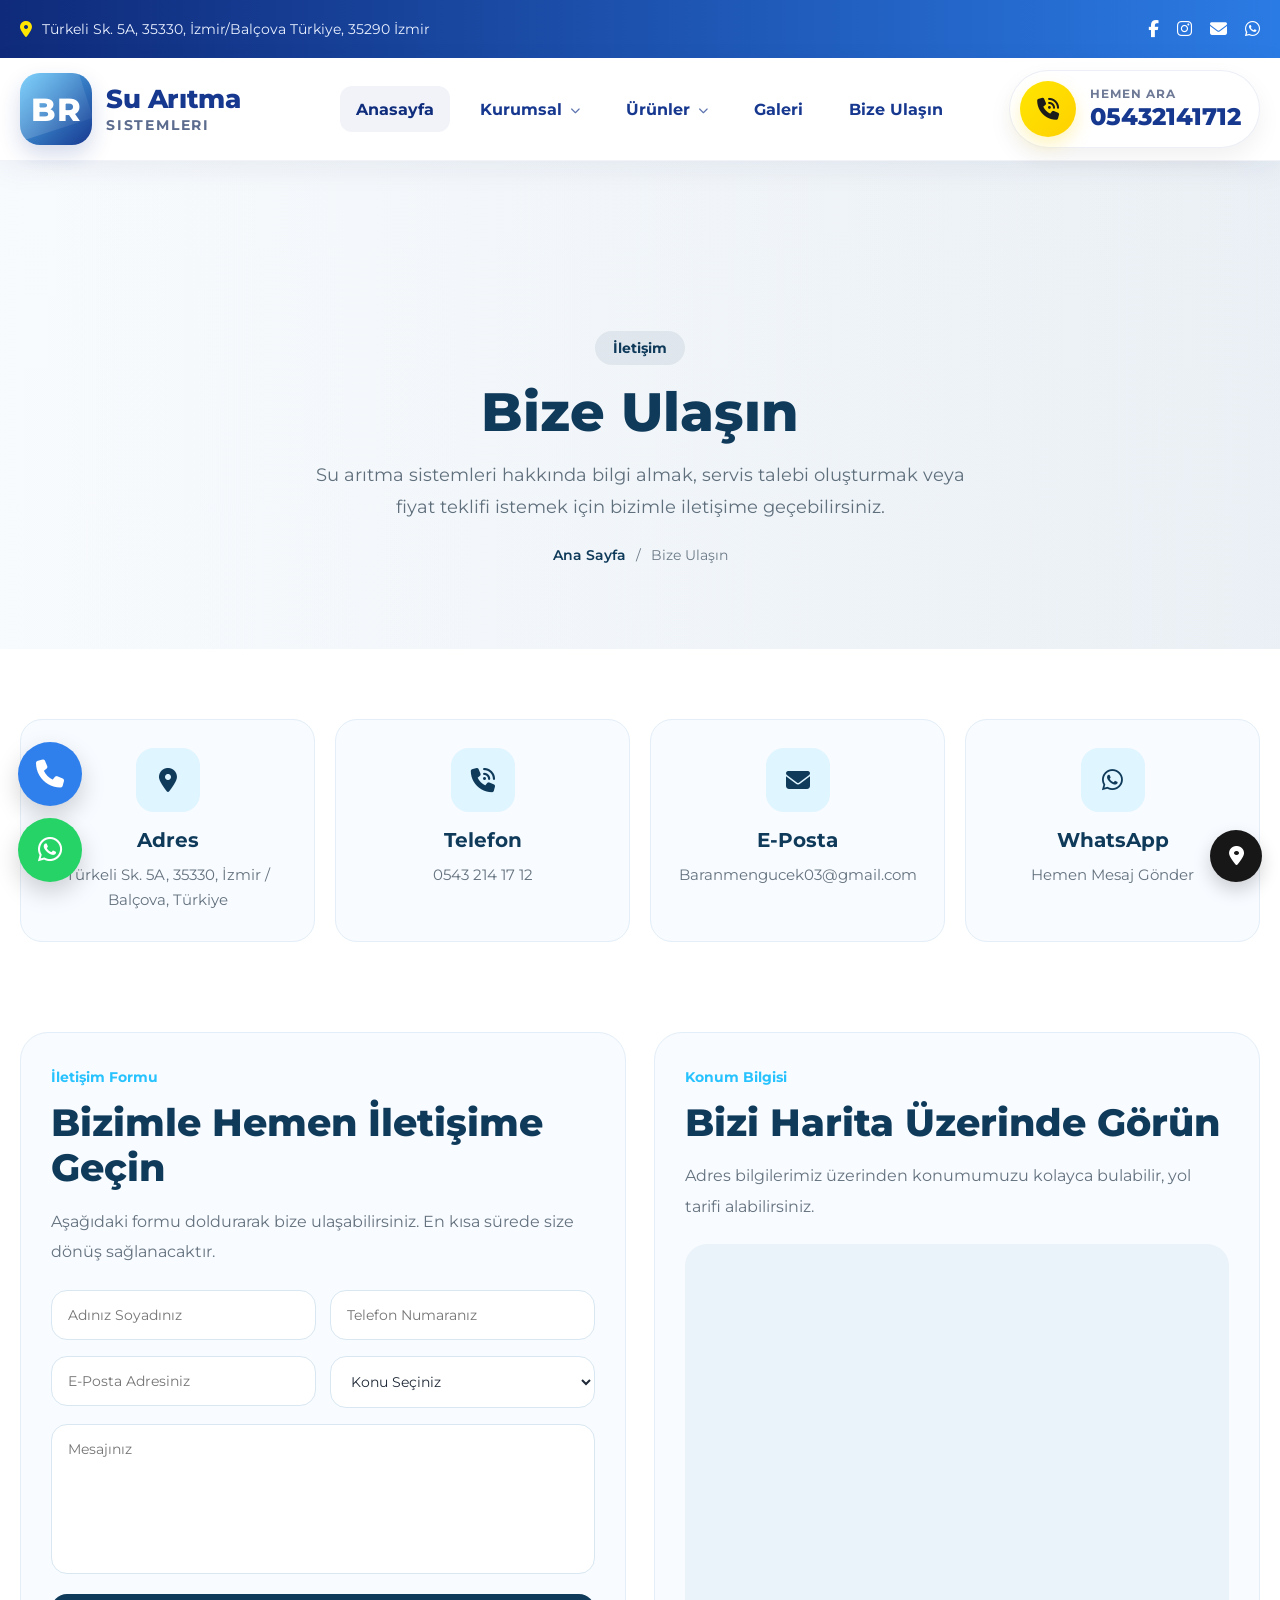
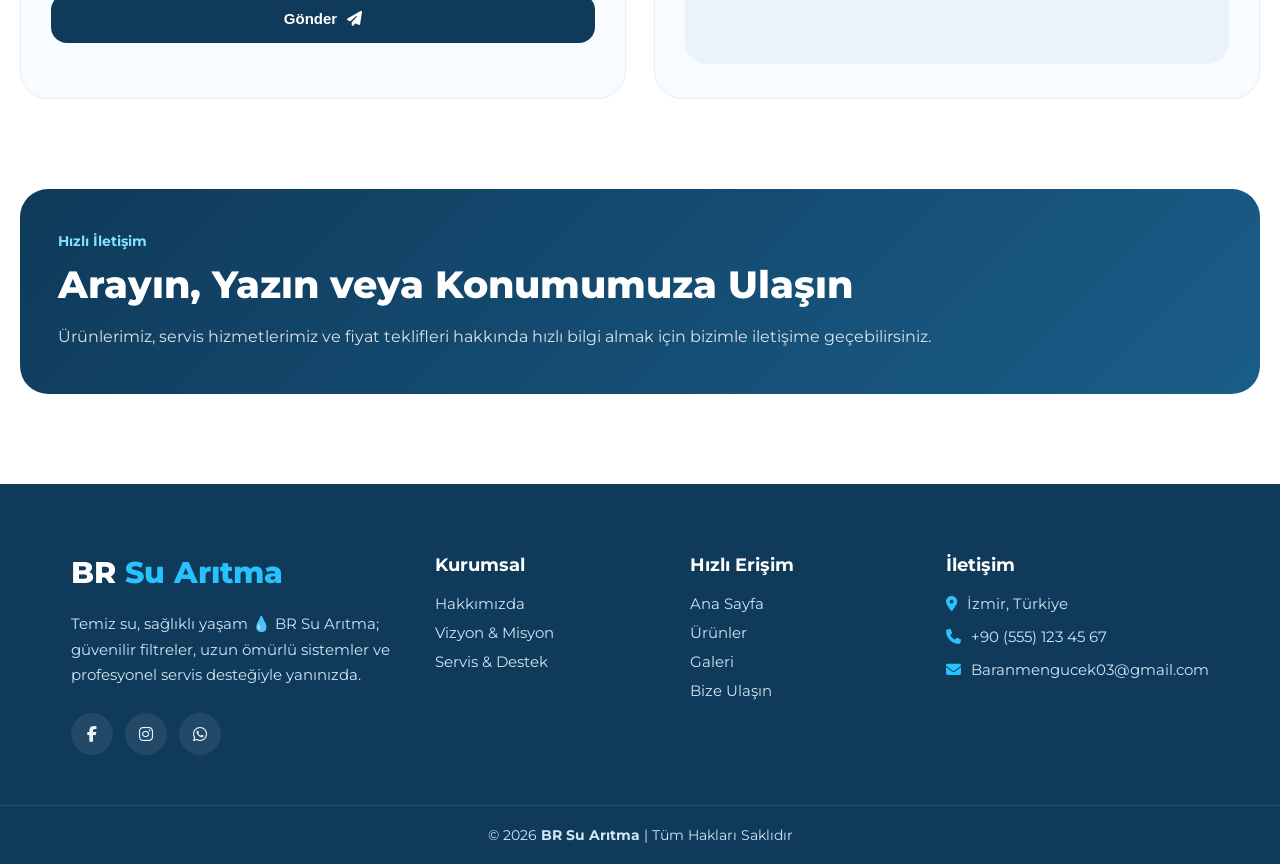
==== bizeulas.html @ a085585f "Add files via upload" ====
﻿<!DOCTYPE html>
<html>
<head>
    <meta charset="utf-8" />
    <title></title>

    <link rel="stylesheet" href="style.css" />
    <link rel="stylesheet" href="footer.css" />

    <link rel="stylesheet"
          href="https://cdnjs.cloudflare.com/ajax/libs/font-awesome/6.5.2/css/all.min.css" />

    <!-- Google Font -->
    <link rel="preconnect" href="https://fonts.googleapis.com">
    <link rel="preconnect" href="https://fonts.gstatic.com" crossorigin>
    <link href="https://fonts.googleapis.com/css2?family=Montserrat:wght@400;500;600;700;800&display=swap" rel="stylesheet">
    <link rel="stylesheet" href="https://cdnjs.cloudflare.com/ajax/libs/font-awesome/6.5.2/css/all.min.css">
    <link rel="stylesheet" href="https://cdnjs.cloudflare.com/ajax/libs/font-awesome/6.5.2/css/all.min.css">
    <meta name="viewport" content="width=device-width, initial-scale=1.0">

    <title>Bize Ulaşın | BR Su Arıtma İzmir</title>
    <meta name="description" content="BR Su Arıtma iletişim sayfası. Su arıtma cihazları, servis, bakım ve fiyat teklifi için bizimle iletişime geçin.">
    <meta name="keywords" content="br su arıtma iletişim, izmir su arıtma, su arıtma servis telefonu, su arıtma fiyat teklifi, balçova su arıtma">
    <meta name="author" content="BR Su Arıtma">
    <meta name="robots" content="index, follow">

    <style>
        /* CONTACT PAGE */
        .contact-hero {
            padding: 170px 0 85px;
            position: relative;
            overflow: hidden;
            background: linear-gradient(rgba(245, 249, 253, 0.9), rgba(245, 249, 253, 0.92)), url("image/su5.jpg") center center / cover no-repeat;
        }

            .contact-hero::before {
                content: "";
                position: absolute;
                inset: 0;
                background: linear-gradient(90deg, rgba(255,255,255,0.2), rgba(15,58,90,0.05));
                z-index: 1;
            }

        .contact-hero-container {
            position: relative;
            z-index: 2;
        }

        .contact-hero-content {
            max-width: 760px;
            margin: 0 auto;
            text-align: center;
        }

        .contact-badge {
            display: inline-block;
            padding: 8px 18px;
            border-radius: 999px;
            background: rgba(15, 58, 90, 0.08);
            color: #0f3a5a;
            font-size: 14px;
            font-weight: 700;
            margin-bottom: 16px;
        }

        .contact-hero-content h1 {
            font-size: 54px;
            line-height: 1.15;
            color: #0f3a5a;
            margin-bottom: 16px;
            font-weight: 800;
        }

        .contact-hero-content p {
            font-size: 18px;
            line-height: 1.8;
            color: #5f6f7c;
            margin: 0 auto 22px;
            max-width: 680px;
        }

        .contact-breadcrumb {
            display: flex;
            justify-content: center;
            align-items: center;
            gap: 10px;
            flex-wrap: wrap;
            font-size: 14px;
            color: #6c7a87;
        }

            .contact-breadcrumb a {
                text-decoration: none;
                color: #0f3a5a;
                font-weight: 600;
            }

        .contact-info-section {
            padding: 70px 0 30px;
            background: #ffffff;
        }

        .contact-info-grid {
            display: grid;
            grid-template-columns: repeat(4, 1fr);
            gap: 20px;
        }

        .contact-info-card {
            background: #f8fbff;
            border: 1px solid #e3eef8;
            border-radius: 22px;
            padding: 28px 22px;
            text-align: center;
            transition: 0.3s ease;
        }

            .contact-info-card:hover {
                transform: translateY(-4px);
                box-shadow: 0 12px 28px rgba(15, 58, 90, 0.07);
            }

        .contact-info-icon {
            width: 64px;
            height: 64px;
            border-radius: 18px;
            background: rgba(40, 195, 255, 0.12);
            color: #0f3a5a;
            display: inline-flex;
            align-items: center;
            justify-content: center;
            font-size: 24px;
            margin-bottom: 16px;
        }

        .contact-info-card h3 {
            font-size: 20px;
            color: #0f3a5a;
            margin-bottom: 10px;
            font-weight: 700;
        }

        .contact-info-card p,
        .contact-info-card a {
            font-size: 15px;
            line-height: 1.7;
            color: #64727f;
            text-decoration: none;
        }

        .contact-main-section {
            padding: 60px 0 90px;
            background: #ffffff;
        }

        .contact-main-grid {
            display: grid;
            grid-template-columns: 1fr 1fr;
            gap: 28px;
            align-items: start;
        }

        .contact-form-box,
        .contact-map-box {
            background: #f8fbff;
            border: 1px solid #e3eef8;
            border-radius: 28px;
            padding: 34px 30px;
        }
        .contact-form-box {
            min-height: 667px !important;
        }

        .contact-mini-title {
            display: inline-block;
            font-size: 14px;
            font-weight: 700;
            color: #28c3ff;
            margin-bottom: 14px;
        }

        .contact-form-box h2,
        .contact-map-box h2,
        .contact-cta-text h2 {
            font-size: 38px;
            line-height: 1.2;
            color: #0f3a5a;
            margin-bottom: 16px;
            font-weight: 800;
        }

        .contact-form-box p,
        .contact-map-box p,
        .contact-cta-text p {
            font-size: 16px;
            line-height: 1.9;
            color: #64727f;
            margin-bottom: 22px;
        }

        .contact-form {
            display: flex;
            flex-direction: column;
            gap: 16px;
        }

        .contact-form-row {
            display: grid;
            grid-template-columns: 1fr 1fr;
            gap: 14px;
        }

        .contact-form-group input,
        .contact-form-group select,
        .contact-form-group textarea {
            width: 100%;
            border: 1px solid #d8e7f2;
            outline: none;
            border-radius: 16px;
            padding: 15px 16px;
            background: #ffffff;
            font-size: 14px;
            color: #1f2937;
            font-family: inherit;
        }

        .contact-form-group textarea {
            resize: none;
            min-height: 150px;
        }

        .contact-submit-btn {
            border: none;
            border-radius: 16px;
            padding: 16px 18px;
            background: #0f3a5a;
            color: #ffffff;
            font-size: 15px;
            font-weight: 700;
            display: inline-flex;
            align-items: center;
            justify-content: center;
            gap: 10px;
            cursor: pointer;
            transition: 0.3s ease;
        }

            .contact-submit-btn:hover {
                background: #1a5d89;
                transform: translateY(-2px);
            }

        .contact-map-frame {
            width: 100%;
            height: 420px;
            border-radius: 22px;
            overflow: hidden;
            background: #eaf3f9;
        }

        .contact-cta-section {
            padding: 0 0 90px;
            background: #ffffff;
        }

        .contact-cta-box {
            background: linear-gradient(135deg, #0f3a5a 0%, #1a5d89 100%);
            border-radius: 28px;
            padding: 42px 38px;
            display: flex;
            align-items: center;
            justify-content: space-between;
            gap: 24px;
        }

        .contact-cta-text span {
            display: inline-block;
            font-size: 14px;
            font-weight: 700;
            color: #82e1ff;
            margin-bottom: 12px;
        }

        .contact-cta-text h2 {
            color: #ffffff;
            margin-bottom: 14px;
        }

        .contact-cta-text p {
            color: rgba(255,255,255,0.85);
            margin: 0;
        }

        .contact-cta-buttons {
            display: flex;
            gap: 14px;
            flex-shrink: 0;
        }

        .contact-cta-btn {
            text-decoration: none;
            border-radius: 16px;
            padding: 16px 22px;
            font-size: 15px;
            font-weight: 700;
            display: inline-flex;
            align-items: center;
            justify-content: center;
            gap: 10px;
            transition: 0.3s ease;
        }

        @media (max-width: 1200px) {
            .contact-info-grid {
                grid-template-columns: 1fr 1fr;
            }
        }

        @media (max-width: 992px) {
            .contact-hero {
                padding: 150px 0 70px;
            }

            .contact-hero-content h1 {
                font-size: 42px;
            }

            .contact-main-grid {
                grid-template-columns: 1fr;
            }

            .contact-cta-box {
                flex-direction: column;
                align-items: flex-start;
            }
        }

        @media (max-width: 768px) {
            .contact-hero {
                padding: 130px 0 55px;
            }

            .contact-badge,
            .contact-mini-title,
            .contact-cta-text span {
                font-size: 12px;
                padding: 7px 14px;
            }

            .contact-hero-content h1 {
                font-size: 32px;
            }

            .contact-hero-content p,
            .contact-form-box p,
            .contact-map-box p,
            .contact-cta-text p {
                font-size: 14px;
                line-height: 1.8;
            }

            .contact-info-section {
                padding: 55px 0 25px;
            }

            .contact-info-grid {
                grid-template-columns: 1fr;
            }

            .contact-main-section,
            .contact-cta-section {
                padding-bottom: 55px;
            }

            .contact-form-box,
            .contact-map-box {
                padding: 24px 18px;
                border-radius: 22px;
            }

                .contact-form-box h2,
                .contact-map-box h2,
                .contact-cta-text h2 {
                    font-size: 28px;
                }

            .contact-form-row {
                grid-template-columns: 1fr;
            }

            .contact-map-frame {
                height: 300px;
            }

            .contact-cta-box {
                padding: 28px 20px;
                border-radius: 22px;
            }

            .contact-cta-buttons {
                width: 100%;
                flex-direction: column;
            }

            .contact-cta-btn {
                width: 100%;
                padding: 14px 16px;
                font-size: 14px;
            }
        }

        @media (max-width: 480px) {
            .contact-hero-content h1 {
                font-size: 27px;
            }

            .contact-form-box h2,
            .contact-map-box h2,
            .contact-cta-text h2 {
                font-size: 23px;
            }

            .contact-hero-content p,
            .contact-form-box p,
            .contact-map-box p,
            .contact-cta-text p {
                font-size: 13.5px;
            }
        }
    </style>
</head>
<body>


    <!-- TOPBAR -->
    <div class="topbar">
        <div class="container topbar-container">
            <div class="topbar-left">
                <i class="fa-solid fa-location-dot"></i>

                <div class="topbar-marquee">
                    <div class="topbar-marquee-track">
                        <span>Türkeli Sk. 5A, 35330, İzmir/Balçova Türkiye, 35290 İzmir</span>
                    </div>
                </div>
            </div>

            <div class="topbar-right">

                <!-- Facebook -->
                <a href="https://www.facebook.com/104635771230108/" target="_blank">
                    <i class="fa-brands fa-facebook-f"></i>
                </a>

                <!-- Instagram -->
                <a href="https://www.instagram.com/br_su_artma_sistemleri" target="_blank">
                    <i class="fa-brands fa-instagram"></i>
                </a>

                <!-- Gmail -->
                <a href="mailto:Baranmengucek03@gmail.com">
                    <i class="fa-solid fa-envelope"></i>
                </a>

                <!-- WhatsApp -->
                <a href="https://wa.me/905432141712?text=Merhaba%20su%20arıtma%20sistemleri%20hakkında%20bilgi%20almak%20istiyorum" target="_blank">
                    <i class="fa-brands fa-whatsapp"></i>
                </a>

            </div>
        </div>
    </div>
    <!-- HEADER -->
    <header class="header">
        <div class="container header-container">

            <a href="#" class="logo">
                <div class="logo-icon">BR</div>

                <div class="logo-text">
                    <h2>Su Arıtma</h2>
                    <span>Sistemleri</span>
                </div>
            </a>

            <nav class="navbar" id="navbar">
                <a href="index.html" class="active">Anasayfa</a>

                <div class="dropdown">
                    <a href="#" class="dropdown-toggle">Kurumsal</a>
                    <div class="dropdown-menu">
                        <a href="hakkimizda.html">Hakkımızda</a>
                        <a href="vizyon.html">Vizyon & Misyon</a>
                        <a href="servis.html">Servis & Destek</a>
                    </div>
                </div>

                <div class="dropdown">
                    <a href="#" class="dropdown-toggle">Ürünler</a>
                    <div class="dropdown-menu">
                        <a href="evtipi.html">Ev Tipi Arıtma</a>
                        <a href="sanayitipi.html">Sanayi Tipi Arıtma</a>
                        <a href="yedekparca.html">Yedek Parçalar</a>

                    </div>
                </div>
                <a href="galeri.html">Galeri</a>
                <a href="bizeulas.html">Bize Ulaşın</a>
            </nav>

            <a href="tel:05432141712" class="header-phone">
                <span class="phone-icon">
                    <i class="fa-solid fa-phone-volume"></i>
                </span>
                <span class="phone-text">
                    <small>Hemen Ara</small>
                    05432141712
                </span>
            </a>

            <button class="menu-toggle" id="menu-toggle" aria-label="Menüyü Aç">
                <i class="fa-solid fa-bars"></i>
            </button>
        </div>
    </header>


    <!-- CONTACT HERO -->
    <section class="contact-hero">
        <div class="container contact-hero-container">
            <div class="contact-hero-content">
                <span class="contact-badge">İletişim</span>
                <h1>Bize Ulaşın</h1>
                <p>
                    Su arıtma sistemleri hakkında bilgi almak, servis talebi oluşturmak
                    veya fiyat teklifi istemek için bizimle iletişime geçebilirsiniz.
                </p>

                <div class="contact-breadcrumb">
                    <a href="index.html">Ana Sayfa</a>
                    <span>/</span>
                    <span>Bize Ulaşın</span>
                </div>
            </div>
        </div>
    </section>

    <!-- CONTACT INFO -->
    <section class="contact-info-section">
        <div class="container">
            <div class="contact-info-grid">

                <div class="contact-info-card">
                    <div class="contact-info-icon">
                        <i class="fa-solid fa-location-dot"></i>
                    </div>
                    <h3>Adres</h3>
                    <p>Türkeli Sk. 5A, 35330, İzmir / Balçova, Türkiye</p>
                </div>

                <div class="contact-info-card">
                    <div class="contact-info-icon">
                        <i class="fa-solid fa-phone-volume"></i>
                    </div>
                    <h3>Telefon</h3>
                    <p><a href="tel:05432141712">0543 214 17 12</a></p>
                </div>

                <div class="contact-info-card">
                    <div class="contact-info-icon">
                        <i class="fa-solid fa-envelope"></i>
                    </div>
                    <h3>E-Posta</h3>
                    <p><a href="mailto:Baranmengucek03@gmail.com">Baranmengucek03@gmail.com</a></p>
                </div>

                <div class="contact-info-card">
                    <div class="contact-info-icon">
                        <i class="fa-brands fa-whatsapp"></i>
                    </div>
                    <h3>WhatsApp</h3>
                    <p>
                        <a href="https://wa.me/905432141712?text=Merhaba%20su%20arıtma%20sistemleri%20hakkında%20bilgi%20almak%20istiyorum" target="_blank">
                            Hemen Mesaj Gönder
                        </a>
                    </p>
                </div>

            </div>
        </div>
    </section>

    <!-- CONTACT FORM + MAP -->
    <section class="contact-main-section">
        <div class="container">
            <div class="contact-main-grid">

                <div class="contact-form-box">
                    <span class="contact-mini-title">İletişim Formu</span>
                    <h2>Bizimle Hemen İletişime Geçin</h2>
                    <p>
                        Aşağıdaki formu doldurarak bize ulaşabilirsiniz. En kısa sürede size dönüş sağlanacaktır.
                    </p>

                    <form class="contact-form">
                        <div class="contact-form-row">
                            <div class="contact-form-group">
                                <input type="text" placeholder="Adınız Soyadınız">
                            </div>
                            <div class="contact-form-group">
                                <input type="tel" placeholder="Telefon Numaranız">
                            </div>
                        </div>

                        <div class="contact-form-row">
                            <div class="contact-form-group">
                                <input type="email" placeholder="E-Posta Adresiniz">
                            </div>
                            <div class="contact-form-group">
                                <select>
                                    <option selected disabled>Konu Seçiniz</option>
                                    <option>Ürün Bilgisi</option>
                                    <option>Servis Talebi</option>
                                    <option>Filtre Değişimi</option>
                                    <option>Fiyat Teklifi</option>
                                </select>
                            </div>
                        </div>

                        <div class="contact-form-group">
                            <textarea rows="6" placeholder="Mesajınız"></textarea>
                        </div>

                        <button type="submit" class="contact-submit-btn">
                            Gönder
                            <i class="fa-solid fa-paper-plane"></i>
                        </button>
                    </form>
                </div>

                <div class="contact-map-box">
                    <span class="contact-mini-title">Konum Bilgisi</span>
                    <h2>Bizi Harita Üzerinde Görün</h2>
                    <p>
                        Adres bilgilerimiz üzerinden konumumuzu kolayca bulabilir, yol tarifi alabilirsiniz.
                    </p>

                    <div class="contact-map-frame">
                        <iframe src="https://www.google.com/maps?q=Türkeli%20Sk.%205A%20Balçova%20İzmir&output=embed"
                                width="100%"
                                height="100%"
                                style="border:0;"
                                allowfullscreen=""
                                loading="lazy"
                                referrerpolicy="no-referrer-when-downgrade">
                        </iframe>
                    </div>
                </div>

            </div>
        </div>
    </section>

    <!-- CONTACT CTA -->
    <section class="contact-cta-section">
        <div class="container">
            <div class="contact-cta-box">
                <div class="contact-cta-text">
                    <span>Hızlı İletişim</span>
                    <h2>Arayın, Yazın veya Konumumuza Ulaşın</h2>
                    <p>
                        Ürünlerimiz, servis hizmetlerimiz ve fiyat teklifleri hakkında hızlı bilgi almak için bizimle iletişime geçebilirsiniz.
                    </p>
                </div>

            
            </div>
        </div>
    </section>




    <!-- FIXED CONTACT BUTTONS -->
    <div class="fixed-contact-left">

        <!-- Telefon -->
        <a href="tel:+905432141712" class="contact-btn phone-btn" aria-label="Telefon">
            <i class="fa-solid fa-phone"></i>
        </a>

        <!-- WhatsApp -->
        <a href="https://wa.me/905432141712?text=Merhaba%20BR%20Su%20Arıtma%20Sistemleri%20hakkında%20bilgi%20almak%20istiyorum."
           target="_blank"
           class="contact-btn whatsapp-btn"
           aria-label="WhatsApp">
            <i class="fa-brands fa-whatsapp"></i>
        </a>

    </div>
    <div class="fixed-contact-right">

        <a href="https://www.google.com/maps?q=Türkeli+Sk+5A+Balçova+İzmir+Türkiye"
           target="_blank"
           class="mini-btn"
           aria-label="Konum">

            <i class="fa-solid fa-location-dot"></i>

        </a>

    </div>




    <footer class="footer">
        <div class="container footer-grid">

            <!-- Logo ve açıklama -->
            <div class="footer-about">
                <div class="footer-logo">
                    BR <span>Su Arıtma</span>
                </div>

                <p>
                    Temiz su, sağlıklı yaşam 💧 BR Su Arıtma; güvenilir filtreler,
                    uzun ömürlü sistemler ve profesyonel servis desteğiyle yanınızda.
                </p>
                <div class="footer-social">

                    <!-- Facebook -->
                    <a href="https://facebook.com/brsuaritma" target="_blank">
                        <i class="fa-brands fa-facebook-f"></i>
                    </a>

                    <!-- Instagram -->
                    <a href="https://instagram.com/brsuaritma" target="_blank">
                        <i class="fa-brands fa-instagram"></i>
                    </a>

                    <!-- WhatsApp -->
                    <a href="https://wa.me/905551234567" target="_blank">
                        <i class="fa-brands fa-whatsapp"></i>
                    </a>

                </div>
            </div>

            <!-- Kurumsal -->
            <div class="footer-links">
                <h3>Kurumsal</h3>
                <ul>
                    <li><a href="#">Hakkımızda</a></li>
                    <li><a href="#">Vizyon & Misyon</a></li>
                    <li><a href="#">Servis & Destek</a></li>


                </ul>
            </div>

            <!-- Hızlı erişim -->
            <div class="footer-links">
                <h3>Hızlı Erişim</h3>
                <ul>
                    <li><a href="#">Ana Sayfa</a></li>
                    <li><a href="#">Ürünler</a></li>
                    <li><a href="#">Galeri</a></li>
                    <li><a href="#">Bize Ulaşın</a></li>

                </ul>
            </div>

            <!-- İletişim -->
            <div class="footer-contact">
                <h3>İletişim</h3>

                <p>
                    <i class="fa-solid fa-location-dot"></i>
                    İzmir, Türkiye
                </p>

                <p>
                    <i class="fa-solid fa-phone"></i>
                    +90 (555) 123 45 67
                </p>

                <p>
                    <i class="fa-solid fa-envelope"></i>
                    Baranmengucek03@gmail.com
                </p>
            </div>

        </div>

        <div class="footer-bottom">
            © 2026 <strong>BR Su Arıtma</strong> | Tüm Hakları Saklıdır
        </div>
    </footer>


    <script>
        const menuToggle = document.getElementById("menu-toggle");
        const navbar = document.getElementById("navbar");
        const dropdownToggles = document.querySelectorAll(".dropdown-toggle");

        menuToggle.addEventListener("click", () => {
            navbar.classList.toggle("active");
        });

        dropdownToggles.forEach(toggle => {
            toggle.addEventListener("click", function (e) {
                if (window.innerWidth <= 992) {
                    e.preventDefault();

                    const parentDropdown = this.parentElement;

                    document.querySelectorAll(".dropdown").forEach(drop => {
                        if (drop !== parentDropdown) {
                            drop.classList.remove("active");
                        }
                    });

                    parentDropdown.classList.toggle("active");
                }
            });
        });

        window.addEventListener("resize", () => {
            if (window.innerWidth > 992) {
                document.querySelectorAll(".dropdown").forEach(drop => {
                    drop.classList.remove("active");
                });
                navbar.classList.remove("active");
            }
        });
    </script>

</body>
</html>
---- style.css ----
﻿* {
    margin: 0;
    padding: 0;
    box-sizing: border-box;
}

html {
    scroll-behavior: smooth;
}

body {
    font-family: "Montserrat", sans-serif;
    background: #ffffff;
    color: #1b1b1b;
}

a {
    text-decoration: none;
}

img {
    max-width: 100%;
    display: block;
}

.container {
    width: 100%;
    max-width: 1320px;
    margin: 0 auto;
    padding: 0 20px;
}

/* TOPBAR */
/* TOPBAR */
.topbar {
    background: linear-gradient(90deg, #0f2a7a, #2b7be4);
    color: #eaf1ff;
    font-size: 14px;
    width: 100%;
    overflow: hidden;
}

.topbar-container {
    min-height: 58px;
    display: flex;
    align-items: center;
    justify-content: space-between;
    gap: 20px;
}

.topbar-left {
    display: flex;
    align-items: center;
    gap: 10px;
    min-width: 0;
    flex: 1;
}

    .topbar-left i {
        color: #ffe600;
        font-size: 16px;
        flex-shrink: 0;
    }

.topbar-marquee {
    overflow: hidden;
    white-space: nowrap;
    width: 100%;
    position: relative;
}

.topbar-marquee-track {
    display: inline-flex;
    align-items: center;
    gap: 60px;
    min-width: max-content;
}

    .topbar-marquee-track span {
        line-height: 1.5;
    }

.topbar-right {
    display: flex;
    align-items: center;
    gap: 18px;
    flex-shrink: 0;
}

    .topbar-right a {
        color: #ffffff;
        font-size: 17px;
        transition: 0.3s ease;
    }

        .topbar-right a:hover {
            color: #ffe600;
            transform: translateY(-2px);
        }


@media (max-width: 768px) {
    .topbar {
        min-height: 40px;
        padding: 0;
        overflow: hidden;
    }

    .topbar-container {
        min-height: 40px;
        display: flex;
        align-items: center;
        justify-content: flex-start;
        padding: 0 10px;
        gap: 0;
    }

    .topbar-left {
        display: flex;
        align-items: center;
        justify-content: flex-start;
        width: 100%;
        min-width: 0;
        gap: 0;
    }

        .topbar-left i {
           display:none;
        }

    .topbar-marquee {
        width: 100%;
        overflow: hidden;
        white-space: nowrap;
        position: relative;
    }

    .topbar-marquee-track {
        display: inline-block;
        white-space: nowrap;
        padding-left: 100%;
        animation: mobileTopbarFlow 14s linear infinite;
    }

        .topbar-marquee-track span {
            display: inline-block;
            font-size: 12px;
            line-height: 40px;
            white-space: nowrap;
            padding-right: 40px;
        }

    .topbar-right {
        display: none;
    }
}

@keyframes mobileTopbarFlow {
    0% {
        transform: translateX(0);
    }

    100% {
        transform: translateX(-100%);
    }
}

/* HEADER */
.header {
    position: sticky;
    top: 0;
    z-index: 999;
    background: rgba(255, 255, 255, 0.94);
    backdrop-filter: blur(14px);
    border-bottom: 1px solid rgba(20, 56, 140, 0.06);
    box-shadow: 0 8px 28px rgba(16, 36, 94, 0.06);
}

.header-container {
    min-height: 102px;
    display: flex;
    align-items: center;
    justify-content: space-between;
    gap: 22px;
}

/* LOGO */
.logo {
    display: flex;
    align-items: center;
    gap: 14px;
    min-width: 270px;
}

.logo-icon {
    width: 72px;
    height: 72px;
    border-radius: 20px;
    background: linear-gradient(135deg, #55c2fb, #17388f);
    color: #fff;
    display: flex;
    align-items: center;
    justify-content: center;
    font-size: 32px;
    font-weight: 800;
    letter-spacing: 0.5px;
    box-shadow: 0 10px 22px rgba(23, 56, 143, 0.18);
    position: relative;
    overflow: hidden;
}

    .logo-icon::before {
        content: "";
        position: absolute;
        width: 120%;
        height: 120%;
        background: linear-gradient(135deg, rgba(255,255,255,0.34), rgba(255,255,255,0.04));
        top: -36%;
        left: -34%;
        transform: rotate(-18deg);
    }

.logo-text {
    display: flex;
    flex-direction: column;
    line-height: 1;
}

    .logo-text h2 {
        margin: 0;
        font-size: 26px;
        font-weight: 800;
        color: #17388f;
        letter-spacing: -0.4px;
    }

    .logo-text span {
        margin-top: 6px;
        font-size: 14px;
        font-weight: 700;
        color: #5c6c8f;
        text-transform: uppercase;
        letter-spacing: 1.8px;
    }

/* NAVBAR */
.navbar {
    display: flex;
    align-items: center;
    gap: 14px;
}

    .navbar > a,
    .dropdown-toggle {
        position: relative;
        display: inline-flex;
        align-items: center;
        justify-content: center;
        height: 46px;
        padding: 0 16px;
        border-radius: 12px;
        font-size: 16px;
        font-weight: 700;
        color: #17388f;
        transition: background 0.22s ease, color 0.22s ease, transform 0.22s ease;
    }

        .navbar > a:hover,
        .dropdown-toggle:hover,
        .navbar > a.active {
            color: #0f2d7c;
            background: rgba(23, 56, 143, 0.06);
        }

/* DROPDOWN */
.dropdown {
    position: relative;
    display: flex;
    align-items: center;
}

.dropdown-toggle {
    gap: 8px;
}

    .dropdown-toggle::after {
        content: "\f078";
        font-family: "Font Awesome 6 Free";
        font-weight: 900;
        font-size: 10px;
        transition: transform 0.25s ease;
        margin-top: 1px;
        opacity: 0.7;
    }

.dropdown:hover .dropdown-toggle,
.dropdown.active .dropdown-toggle {
    background: rgba(23, 56, 143, 0.06);
    color: #0f2d7c;
}

    .dropdown:hover .dropdown-toggle::after,
    .dropdown.active .dropdown-toggle::after {
        transform: rotate(180deg);
    }

/* DROPDOWN MENU */
.dropdown-menu {
    position: absolute;
    top: calc(100% + 10px);
    left: 50%;
    transform: translateX(-50%) translateY(10px) scale(0.98);
    min-width: 220px;
    background: rgba(255, 255, 255, 0.98);
    backdrop-filter: blur(12px);
    border: 1px solid rgba(23, 56, 143, 0.07);
    border-radius: 16px;
    box-shadow: 0 18px 36px rgba(17, 31, 77, 0.10);
    padding: 10px;
    opacity: 0;
    visibility: hidden;
    pointer-events: none;
    transition: opacity 0.22s ease, transform 0.22s ease, visibility 0.22s ease;
    z-index: 2000;
}

    .dropdown-menu::before {
        content: "";
        position: absolute;
        top: -12px;
        left: 0;
        width: 100%;
        height: 12px;
        background: transparent;
    }

    .dropdown-menu a {
        display: flex;
        align-items: center;
        min-height: 42px;
        padding: 0 14px;
        border-radius: 10px;
        font-size: 14px;
        font-weight: 600;
        color: #17388f;
        white-space: nowrap;
        transition: background 0.2s ease, color 0.2s ease, padding-left 0.2s ease;
    }

        .dropdown-menu a:hover {
            background: #f4f8ff;
            color: #0f2d7c;
            padding-left: 18px;
        }

    .dropdown:hover .dropdown-menu,
    .dropdown-menu:hover {
        opacity: 1;
        visibility: visible;
        pointer-events: auto;
        transform: translateX(-50%) translateY(0) scale(1);
    }

/* HEADER PHONE */
.header-phone {
    display: flex;
    align-items: center;
    gap: 12px;
    background: #fff;
    padding: 10px 18px 10px 10px;
    border-radius: 999px;
    border: 1px solid rgba(23, 56, 143, 0.08);
    box-shadow: 0 10px 22px rgba(17, 31, 77, 0.06);
    white-space: nowrap;
    transition: transform 0.22s ease, box-shadow 0.22s ease;
}

    .header-phone:hover {
        transform: translateY(-1px);
        box-shadow: 0 14px 28px rgba(17, 31, 77, 0.09);
    }

.phone-icon {
    width: 52px;
    height: 52px;
    border-radius: 50%;
    background: linear-gradient(135deg, #ffe600, #ffd200);
    display: flex;
    align-items: center;
    justify-content: center;
    color: #1b1b1b;
    font-size: 21px;
    box-shadow: 0 8px 18px rgba(255, 214, 0, 0.22);
}

.phone-text {
    display: flex;
    flex-direction: column;
    color: #17388f;
    font-size: 22px;
    font-weight: 800;
    line-height: 1.05;
}

    .phone-text small {
        font-size: 11px;
        font-weight: 700;
        color: #7a86a4;
        margin-bottom: 4px;
        text-transform: uppercase;
        letter-spacing: 1px;
    }

/* MENU TOGGLE */
.menu-toggle {
    display: none;
    width: 48px;
    height: 48px;
    border: none;
    border-radius: 14px;
    background: #17388f;
    color: #fff;
    font-size: 19px;
    cursor: pointer;
    box-shadow: 0 10px 18px rgba(23, 56, 143, 0.18);
}

/* RESPONSIVE */
@media (max-width: 1200px) {
    .navbar {
        gap: 8px;
    }

        .navbar > a,
        .dropdown-toggle {
            padding: 0 13px;
            font-size: 15px;
        }

    .logo-icon {
        width: 66px;
        height: 66px;
        font-size: 28px;
    }

    .logo-text h2 {
        font-size: 23px;
    }

    .phone-text {
        font-size: 18px;
    }
}

@media (max-width: 992px) {
    .header-container {
        min-height: 88px;
        position: relative;
    }

    .logo {
        min-width: auto;
    }

    .logo-icon {
        width: 56px;
        height: 56px;
        border-radius: 16px;
        font-size: 24px;
    }

    .logo-text h2 {
        font-size: 19px;
    }

    .logo-text span {
        font-size: 11px;
        letter-spacing: 1.4px;
    }

    .header-phone {
        display: none;
    }

    .menu-toggle {
        display: flex;
        align-items: center;
        justify-content: center;
    }

    .navbar {
        position: absolute;
        top: calc(100% + 12px);
        left: 20px;
        right: 20px;
        display: none;
        flex-direction: column;
        align-items: stretch;
        gap: 10px;
        padding: 18px;
        background: rgba(255,255,255,0.98);
        border: 1px solid rgba(23, 56, 143, 0.08);
        border-radius: 18px;
        box-shadow: 0 18px 36px rgba(17, 31, 77, 0.10);
    }

        .navbar.active {
            display: flex;
        }

        .navbar > a,
        .dropdown-toggle {
            justify-content: space-between;
            width: 100%;
            height: 44px;
            padding: 0 14px;
            border-radius: 12px;
            background: #f8fbff;
            font-size: 15px;
        }

    .dropdown {
        width: 100%;
        display: block;
    }

    .dropdown-menu {
        position: static;
        transform: none;
        min-width: 100%;
        margin-top: 8px;
        padding: 8px;
        border-radius: 14px;
        box-shadow: none;
        border: 1px solid rgba(23, 56, 143, 0.07);
        opacity: 1;
        visibility: visible;
        pointer-events: auto;
        display: none;
        background: #f8faff;
    }

        .dropdown-menu::before {
            display: none;
        }

    .dropdown.active .dropdown-menu {
        display: block;
    }

    .dropdown-menu a {
        min-height: 40px;
        font-size: 13.5px;
        border-radius: 10px;
    }
}

@media (max-width: 576px) {
    .header-container {
        min-height: 82px;
        gap: 12px;
    }

    .logo {
        gap: 10px;
        max-width: 210px;
    }

    .logo-icon {
        width: 50px;
        height: 50px;
        font-size: 21px;
        border-radius: 14px;
    }

    .logo-text h2 {
        font-size: 16px;
    }

    .logo-text span {
        font-size: 10px;
        margin-top: 4px;
    }

    .navbar {
        left: 12px;
        right: 12px;
        padding: 14px;
    }
}
/* PHONE */
.header-phone {
    display: flex;
    align-items: center;
    gap: 14px;
    background: #fff;
    padding: 10px 18px 10px 10px;
    border-radius: 999px;
    border: 1px solid rgba(23, 56, 143, 0.08);
    box-shadow: 0 10px 24px rgba(0, 0, 0, 0.06);
    white-space: nowrap;
}

.phone-icon {
    width: 56px;
    height: 56px;
    border-radius: 50%;
    background: linear-gradient(135deg, #ffe600, #ffd000);
    display: flex;
    align-items: center;
    justify-content: center;
    color: #1b1b1b;
    font-size: 22px;
    box-shadow: 0 8px 18px rgba(255, 214, 0, 0.26);
}

.phone-text {
    display: flex;
    flex-direction: column;
    color: #17388f;
    font-size: 24px;
    font-weight: 800;
    line-height: 1.1;
}

    .phone-text small {
        font-size: 12px;
        font-weight: 700;
        color: #6e7a96;
        margin-bottom: 4px;
        text-transform: uppercase;
        letter-spacing: 1px;
    }

/* MENU TOGGLE */
.menu-toggle {
    display: none;
    width: 48px;
    height: 48px;
    border: none;
    border-radius: 12px;
    background: #17388f;
    color: #fff;
    font-size: 20px;
    cursor: pointer;
    box-shadow: 0 10px 18px rgba(23, 56, 143, 0.2);
}

/* RESPONSIVE */
@media (max-width: 1200px) {
    .header-container {
        gap: 16px;
    }

    .logo {
        min-width: auto;
    }

    .logo-icon {
        width: 68px;
        height: 68px;
        font-size: 28px;
    }

    .logo-text h2 {
        font-size: 24px;
    }

    .navbar {
        gap: 22px;
    }

        .navbar a {
            font-size: 15px;
        }

    .phone-text {
        font-size: 19px;
    }
}

@media (max-width: 992px) {
    .header-container {
        min-height: 92px;
        position: relative;
    }

    .logo-icon {
        width: 58px;
        height: 58px;
        border-radius: 18px;
        font-size: 24px;
    }

    .logo-text h2 {
        font-size: 20px;
    }

    .logo-text span {
        font-size: 12px;
        letter-spacing: 1.5px;
    }

    .header-phone {
        display: none;
    }

    .menu-toggle {
        display: flex;
        align-items: center;
        justify-content: center;
    }

    .navbar {
        position: absolute;
        top: 100%;
        left: 20px;
        right: 20px;
        background: #fff;
        display: none;
        flex-direction: column;
        align-items: flex-start;
        gap: 16px;
        padding: 22px;
        border-radius: 18px;
        box-shadow: 0 18px 35px rgba(0, 0, 0, 0.12);
    }

        .navbar.active {
            display: flex;
        }
}

@media (max-width: 576px) {
    .header-container {
        min-height: 84px;
    }

    .logo {
        gap: 10px;
        max-width: 220px;
    }

    .logo-icon {
        width: 50px;
        height: 50px;
        font-size: 20px;
        border-radius: 14px;
    }

    .logo-text h2 {
        font-size: 16px;
    }

    .logo-text span {
        font-size: 10px;
        margin-top: 4px;
    }
}

/* HERO */

.hero {
    position: relative;
    min-height: 700px;
    display: flex;
    align-items: center;
    overflow: hidden;
    background: #f5f5f5;
}

.hero-slider {
    position: absolute;
    inset: 0;
    z-index: 1;
}

.hero-slide {
    position: absolute;
    inset: 0;
    opacity: 0;
    transition: opacity .6s ease;
}

    .hero-slide.active {
        opacity: 1;
    }

    .hero-slide video,
    .hero-slide img {
        width: 100%;
        height: 100%;
        object-fit: cover;
    }

.hero-video {
    position: absolute;
    inset: 0;
    width: 100%;
    height: 100%;
    object-fit: cover;
    z-index: 1;
}

.hero-overlay {
    position: absolute;
    inset: 0;
    background: linear-gradient( 90deg, rgba(255, 255, 255, 0.88) 0%, rgba(255, 255, 255, 0.62) 35%, rgba(255, 255, 255, 0.18) 100% );
    z-index: 2;
}

.hero-content {
    position: relative;
    z-index: 3;
}

.hero-arrow {
    z-index: 4;
}

.hero-bg {
    position: absolute;
    inset: 0;
    width: 100%;
    height: 100%;
    object-fit: cover;
    object-position: center;
    z-index: 1;
}






.hero-overlay {
    position: absolute;
    inset: 0;
    background: linear-gradient( 90deg, rgba(255, 255, 255, 0.78) 0%, rgba(255, 255, 255, 0.58) 35%, rgba(255, 255, 255, 0.12) 100% );
}

.hero-content {
    position: relative;
    z-index: 2;
}

.hero-text {
    max-width: 700px;
    padding: 60px 0;
}

.hero-badge {
    display: inline-block;
    background: rgba(17, 43, 134, 0.1);
    color: #17388f;
    font-weight: 700;
    font-size: 14px;
    padding: 10px 18px;
    border-radius: 999px;
    margin-bottom: 18px;
    border: 1px solid rgba(23, 56, 143, 0.12);
}

.hero-text h1 {
    font-size: 58px;
    line-height: 1.12;
    font-weight: 800;
    color: #0d4c9a;
    margin-bottom: 20px;
}

.hero-text p {
    font-size: 18px;
    line-height: 1.8;
    color: #444;
    max-width: 620px;
    margin-bottom: 32px;
}

.hero-buttons {
    display: flex;
    align-items: center;
    gap: 16px;
    flex-wrap: wrap;
}

.btn {
    display: inline-flex;
    align-items: center;
    justify-content: center;
    min-width: 190px;
    height: 58px;
    padding: 0 28px;
    border-radius: 14px;
    font-size: 16px;
    font-weight: 700;
    transition: 0.3s ease;
}

.btn-primary {
    background: #17388f;
    color: #fff;
    box-shadow: 0 12px 24px rgba(23, 56, 143, 0.18);
}

    .btn-primary:hover {
        background: #0f2d7c;
        transform: translateY(-3px);
    }

.btn-secondary {
    background: #ffe600;
    color: #1b1b1b;
    box-shadow: 0 12px 24px rgba(255, 230, 0, 0.2);
}

    .btn-secondary:hover {
        transform: translateY(-3px);
    }

/* HERO ARROWS */
.hero-arrow {
    position: absolute;
    top: 50%;
    transform: translateY(-50%);
    z-index: 3;
    width: 72px;
    height: 72px;
    border-radius: 50%;
    border: none;
    background: rgba(255, 255, 255, 0.88);
    color: #1a1a1a;
    font-size: 24px;
    cursor: pointer;
    box-shadow: 0 10px 25px rgba(0, 0, 0, 0.12);
    transition: 0.3s ease;
}

    .hero-arrow:hover {
        background: #ffffff;
        transform: translateY(-50%) scale(1.05);
    }

.hero-arrow-left {
    left: 48px;
}

.hero-arrow-right {
    right: 48px;
}

/* FIXED CONTACT LEFT */
.fixed-contact-left {
    position: fixed;
    left: 18px;
    bottom: 18px;
    z-index: 999;
    display: flex;
    flex-direction: column;
    gap: 12px;
}

.contact-btn {
    width: 64px;
    height: 64px;
    border-radius: 50%;
    display: flex;
    align-items: center;
    justify-content: center;
    color: #fff;
    font-size: 28px;
    box-shadow: 0 10px 25px rgba(0, 0, 0, 0.18);
    transition: 0.3s ease;
}

    .contact-btn:hover {
        transform: translateY(-4px) scale(1.04);
    }

.phone-btn {
    background: #2f80ed;
}

.whatsapp-btn {
    background: #25d366;
}

/* FIXED CONTACT RIGHT */
.fixed-contact-right {
    position: fixed;
    right: 18px;
    bottom: 18px;
    z-index: 999;
    display: flex;
    flex-direction: column;
    gap: 12px;
}

.mini-btn {
    width: 52px;
    height: 52px;
    border-radius: 50%;
    background: #171717;
    color: #fff;
    display: flex;
    align-items: center;
    justify-content: center;
    font-size: 20px;
    box-shadow: 0 8px 18px rgba(0, 0, 0, 0.18);
    transition: 0.3s ease;
}

    .mini-btn:hover {
        transform: translateY(-3px);
        background: #17388f;
    }

/* RESPONSIVE */
@media (max-width: 1200px) {
    .navbar {
        gap: 22px;
    }

        .navbar a {
            font-size: 16px;
        }

    .hero-text h1 {
        font-size: 48px;
    }
}

@media (max-width: 992px) {
    .topbar-container {
        flex-direction: column;
        justify-content: center;
        padding: 12px 0;
    }

    .header-container {
        min-height: 92px;
        position: relative;
    }

    .logo img {
        height: 62px;
    }

    .menu-toggle {
        display: flex;
        align-items: center;
        justify-content: center;
    }

    .navbar {
        position: absolute;
        top: 100%;
        left: 20px;
        right: 20px;
        background: #fff;
        flex-direction: column;
        align-items: flex-start;
        padding: 20px;
        border-radius: 16px;
        box-shadow: 0 18px 35px rgba(0, 0, 0, 0.12);
        display: none;
    }

        .navbar.active {
            display: flex;
        }

    .header-phone {
        display: none;
    }

    .hero {
        min-height: 620px;
    }

    .hero-text h1 {
        font-size: 42px;
    }

    .hero-arrow {
        width: 58px;
        height: 58px;
        font-size: 20px;
    }

    .hero-arrow-left {
        left: 20px;
    }

    .hero-arrow-right {
        right: 20px;
    }
}

@media (max-width: 768px) {
    .topbar {
        font-size: 12px;
    }

    .topbar-left span {
        justify-content: center;
        text-align: center;
        line-height: 1.6;
    }

    .hero {
        min-height: 560px;
        background-position: center;
    }

    .hero-text {
        text-align: center;
        margin: 0 auto;
    }

        .hero-text h1 {
            font-size: 34px;
        }

        .hero-text p {
            font-size: 15px;
            line-height: 1.7;
            margin-left: auto;
            margin-right: auto;
        }

    .hero-buttons {
        justify-content: center;
    }

    .btn {
        width: 80%;
        min-width: unset;
    }

    .hero-arrow {
        display: none;
    }

    .fixed-contact-left {
        left: 12px;
        bottom: 12px;
    }

    .fixed-contact-right {
        right: 12px;
        bottom: 12px;
    }

    .contact-btn {
        width: 56px;
        height: 56px;
        font-size: 24px;
    }

    .mini-btn {
        width: 46px;
        height: 46px;
        font-size: 18px;
    }
}



/* MOBİL */
@media (max-width: 992px) {
    .navbar {
        position: absolute;
        top: calc(100% + 12px);
        left: 20px;
        right: 20px;
        display: none;
        flex-direction: column;
        align-items: stretch;
        gap: 10px;
        padding: 18px;
        background: rgba(255,255,255,0.98);
        border: 1px solid rgba(23, 56, 143, 0.08);
        border-radius: 18px;
        box-shadow: 0 18px 36px rgba(17, 31, 77, 0.10);
        z-index: 3000;
    }

        .navbar.active {
            display: flex;
        }

        .navbar > a,
        .dropdown-toggle {
            width: 100%;
            height: 46px;
            justify-content: space-between;
            padding: 0 14px;
            border-radius: 12px;
            background: #f8fbff;
            font-size: 15px;
        }

    .dropdown {
        width: 100%;
    }

    .dropdown-toggle::after {
        transform: rotate(0deg);
        transition: transform 0.25s ease;
    }

    .dropdown.active .dropdown-toggle::after {
        transform: rotate(180deg);
    }

    .dropdown-menu {
        position: static;
        top: auto;
        left: auto;
        transform: none;
        min-width: 100%;
        margin-top: 8px;
        padding: 8px;
        border-radius: 14px;
        box-shadow: none;
        border: 1px solid rgba(23, 56, 143, 0.07);
        background: #f8faff;
        opacity: 1;
        visibility: visible;
        pointer-events: auto;
        display: none;
    }

        .dropdown-menu::before {
            display: none;
        }

    .dropdown.active .dropdown-menu {
        display: block;
    }

    .dropdown-menu a {
        min-height: 40px;
        padding: 0 12px;
        border-radius: 10px;
        font-size: 14px;
        white-space: normal;
    }

        .dropdown-menu a:hover {
            background: #eef5ff;
            color: #0f2d7c;
        }
}

@media (max-width: 576px) {
    .navbar {
        left: 12px;
        right: 12px;
        padding: 14px;
    }

        .navbar > a,
        .dropdown-toggle {
            height: 44px;
            font-size: 14px;
        }

    .dropdown-menu a {
        min-height: 38px;
        font-size: 13.5px;
    }
}


/* ABOUT SECTION */
.about {
    padding: 100px 0;
    background: #f8fbff;
    overflow: hidden;
}

.about-container {
    display: flex;
    align-items: center;
    justify-content: space-between;
    gap: 60px;
}

.about-image {
    flex: 1;
}

    .about-image img {
        width: 100%;
        display: block;
        border-radius: 20px;
        box-shadow: 0 20px 40px rgba(0,0,0,0.08);
        object-fit: cover;
    }

.about-content {
    flex: 1;
}

.section-badge {
    display: inline-block;
    background: #eaf1ff;
    color: #17388f;
    font-size: 13px;
    font-weight: 700;
    padding: 6px 14px;
    border-radius: 20px;
    margin-bottom: 12px;
}

.about-content h2 {
    font-size: 34px;
    color: #17388f;
    margin-bottom: 18px;
    line-height: 1.3;
}

.about-content p {
    font-size: 16px;
    line-height: 1.7;
    color: #555;
    margin-bottom: 16px;
}

.about-btn {
    margin-top: 10px;
}

/* TABLET + MOBILE */
@media (max-width: 768px) {
    .about {
        padding: 60px 0;
        background: radial-gradient(circle at top left, rgba(23, 56, 143, 0.06), transparent 35%), radial-gradient(circle at bottom right, rgba(50, 98, 210, 0.08), transparent 35%), #f8fbff;
        position: relative;
        overflow: hidden;
    }

        .about::before {
            content: "";
            position: absolute;
            left: -10%;
            bottom: -40px;
            width: 120%;
            height: 120px;
            background: rgba(255,255,255,0.55);
            border-radius: 50% 50% 0 0;
            z-index: 0;
        }

    .about-container {
        position: relative;
        z-index: 1;
        display: flex;
        flex-direction: column;
        gap: 18px;
        padding: 0 18px;
        text-align: left;
        align-items: stretch;
    }

    /* badge en üstte */
    .about-content {
        display: flex;
        flex-direction: column;
        align-items: flex-start;
        order: 1;
        background: rgba(255,255,255,0.72);
        backdrop-filter: blur(10px);
        border: 1px solid rgba(23, 56, 143, 0.08);
        border-radius: 18px;
        padding: 22px 18px;
        box-shadow: 0 10px 30px rgba(20, 36, 90, 0.08);
    }

    .section-badge {
        order: -2;
        align-self: flex-start;
        font-size: 20px;
        font-weight: 700;
        padding: 7px 14px;
        margin-bottom: 15px;
        border-radius: 999px;
        background: linear-gradient(135deg, #eaf1ff, #dce7ff);
        color: #17388f;
        box-shadow: 0 4px 12px rgba(23, 56, 143, 0.08);
    }

    /* görsel badge'den sonra gelsin */
    .about-image {
        order: 0;
        width: 100%;
        max-width: 100%;
    }

        .about-image img {
            width: 100%;
            display: block;
            border-radius: 18px;
            box-shadow: 0 14px 32px rgba(0,0,0,0.10);
            object-fit: cover;
        }

    .about-content h2 {
        font-size: 15px;
        line-height: 1.25;
        margin-bottom: 14px;
        text-align: left;
        color: #17388f;
        letter-spacing: -0.3px;
    }

    .about-content p {
        width: 100%;
        font-size: 15px;
        line-height: 1.75;
        margin-bottom: 14px;
        text-align: left;
        color: #5f6470;
    }

    .about-btn {
        display: inline-flex;
        align-items: center;
        justify-content: center;
        width: auto;
        min-width: 150px;
        padding: 11px 20px;
        font-size: 14px;
        font-weight: 600;
        border-radius: 12px;
        margin-top: 6px;
        box-shadow: 0 10px 22px rgba(23, 56, 143, 0.18);
    }
}

/* SMALL MOBILE */
@media (max-width: 480px) {
    .about {
        padding: 48px 0;
    }

        .about::before {
            height: 90px;
            bottom: -30px;
        }

    .about-container {
        padding: 0 14px;
        gap: 16px;
    }

    .about-content {
        padding: 18px 15px;
        border-radius: 16px;
    }

    .section-badge {
        font-size: 20px;
        padding: 6px 12px;
        margin-bottom: 15px;
    }

    .about-image img {
        border-radius: 16px;
    }

    .about-content h2 {
        font-size: 15px;
        margin-bottom: 12px;
    }

    .about-content p {
        font-size: 14px;
        line-height: 1.7;
        margin-bottom: 12px;
    }

    .about-btn {
        min-width: 138px;
        padding: 10px 16px;
        font-size: 13.5px;
        border-radius: 10px;
    }
}


.products {
    padding: 100px 0;
    background: #ffffff;
}

.section-title {
    text-align: center;
    margin-bottom: 55px;
}

    .section-title span {
        display: inline-block;
        background: #eaf1ff;
        color: #17388f;
        font-size: 13px;
        font-weight: 700;
        padding: 6px 14px;
        border-radius: 20px;
        margin-bottom: 12px;
    }

    .section-title h2 {
        font-size: 34px;
        color: #17388f;
        margin-bottom: 10px;
        line-height: 1.3;
    }

    .section-title p {
        color: #666;
        font-size: 16px;
        line-height: 1.7;
    }

/* GRID */
.products-grid {
    display: grid;
    grid-template-columns: repeat(4, 1fr);
    gap: 24px;
}

/* CARD */
.product-card {
    background: #fff;
    border: 1px solid #edf1f7;
    border-radius: 20px;
    overflow: hidden;
    box-shadow: 0 10px 30px rgba(0, 0, 0, 0.05);
    transition: all 0.3s ease;
}

    .product-card:hover {
        transform: translateY(-6px);
        box-shadow: 0 18px 40px rgba(0, 0, 0, 0.10);
    }

.product-image {
    display: flex;
    align-items: center;
    justify-content: center;
    height: 220px;
    padding: 15px;
}

    .product-image img {
        max-width: 100%;
        max-height: 190px;
        width: auto;
        height: auto;
        object-fit: contain;
    }
.product-card:hover .product-image img {
    transform: scale(1.04);
}

/* CONTENT */
.product-content {
    padding: 20px;
}

.product-top {
    display: flex;
    align-items: flex-start;
    justify-content: space-between;
    gap: 12px;
    margin-bottom: 12px;
}

    .product-top h3 {
        font-size: 18px;
        color: #17388f;
        line-height: 1.4;
        margin: 0;
        flex: 1;
    }

.product-price {
    font-size: 16px;
    font-weight: 700;
    color: #111;
    white-space: nowrap;
}

.product-content p {
    font-size: 14px;
    color: #666;
    line-height: 1.7;
    margin-bottom: 18px;
    min-height: 48px;
}

/* BUTTON */
.product-btn {
    display: inline-flex;
    align-items: center;
    justify-content: center;
    padding: 11px 20px;
    background: #17388f;
    color: #fff;
    border-radius: 10px;
    font-size: 14px;
    font-weight: 600;
    transition: all 0.3s ease;
}

    .product-btn:hover {
        background: #0f2d7c;
        transform: translateY(-2px);
    }

/* TABLET */
@media (max-width: 1200px) {
    .products-grid {
        grid-template-columns: repeat(3, 1fr);
    }
}

@media (max-width: 992px) {
    .products {
        padding: 80px 0;
    }

    .section-title {
        margin-bottom: 45px;
    }

        .section-title h2 {
            font-size: 18px;
        }

    .products-grid {
        grid-template-columns: repeat(2, 1fr);
        gap: 22px;
    }

    .product-image img {
        height: 220px;
    }
}

/* MOBILE */
@media (max-width: 768px) {
    .products {
        padding: 60px 0;
    }

    .section-title {
        margin-bottom: 35px;
        padding: 0 10px;
    }

        .section-title span {
            font-size: 20px;
            padding: 6px 12px;
            margin-bottom: 10px;
        }

        .section-title h2 {
            font-size: 18px;
            margin-bottom: 10px;
        }

        .section-title p {
            font-size: 14px;
            line-height: 1.7;
        }

    .products-grid {
        grid-template-columns: 1fr;
        gap: 18px;
    }

    .product-card {
        border-radius: 16px;
    }

    .product-image img {
        height: 220px;
    }

    .product-content {
        padding: 18px;
    }

    .product-top {
        flex-direction: column;
        align-items: flex-start;
        gap: 6px;
        margin-bottom: 10px;
    }

        .product-top h3 {
            font-size: 17px;
        }

    .product-price {
        font-size: 15px;
    }

    .product-content p {
        font-size: 14px;
        min-height: auto;
        margin-bottom: 16px;
    }

    .product-btn {
        width: auto;
        min-width: 120px;
        padding: 10px 18px;
        font-size: 14px;
        border-radius: 9px;
    }
}

/* SMALL MOBILE */
@media (max-width: 480px) {
    .products {
        padding: 50px 0;
    }

    .section-title {
        margin-bottom: 28px;
    }

        .section-title h2 {
            font-size: 18px;
        }

        .section-title p {
            font-size: 13.5px;
        }

    .products-grid {
        gap: 16px;
    }

    .product-image img {
        height: 200px;
    }

    .product-content {
        padding: 16px;
    }

    .product-top h3 {
        font-size: 16px;
    }

    .product-price {
        font-size: 14px;
    }

    .product-content p {
        font-size: 13.5px;
        line-height: 1.65;
    }

    .product-btn {
        min-width: 110px;
        padding: 9px 16px;
        font-size: 13px;
    }
}




.faq-contact-section {
    padding: 80px 0;
    background: linear-gradient(180deg, #f5f8fc 0%, #eef4fb 100%);
}

    .faq-contact-section .container {
        width: min(1180px, 92%);
        margin: 0 auto;
    }

.faq-contact-header {
    max-width: 760px;
    margin: 0 auto 42px;
    text-align: center;
}

.faq-badge {
    display: inline-flex;
    align-items: center;
    justify-content: center;
    padding: 9px 18px;
    border-radius: 999px;
    background: #e7eefb;
    color: #1d4294;
    font-size: 14px;
    font-weight: 700;
    margin-bottom: 14px;
}

.faq-contact-header h2 {
    font-size: 46px;
    line-height: 1.15;
    font-weight: 800;
    color: #1f3e87;
    margin-bottom: 14px;
}

.faq-contact-header p {
    font-size: 18px;
    line-height: 1.8;
    color: #6b7280;
    margin: 0;
}

.faq-contact-grid {
    display: grid;
    grid-template-columns: minmax(0, 1.45fr) minmax(340px, 420px);
    gap: 34px;
    align-items: start;
}

.faq-column {
    display: flex;
    flex-direction: column;
    gap: 16px;
}

.faq-item {
    background: #fff;
    border: 1px solid #dbe4f0;
    border-radius: 18px;
    overflow: hidden;
    box-shadow: 0 8px 24px rgba(15, 35, 75, 0.04);
}

.faq-question {
    width: 100%;
    border: none;
    background: #fff;
    color: #1f3e87;
    display: flex;
    align-items: center;
    justify-content: space-between;
    gap: 14px;
    text-align: left;
    padding: 22px 28px;
    font-size: 17px;
    font-weight: 700;
    cursor: pointer;
    font-family: inherit;
    transition: 0.25s ease;
}

    .faq-question span {
        flex: 1;
        line-height: 1.45;
    }

    .faq-question i {
        width: 42px;
        height: 42px;
        min-width: 42px;
        border-radius: 50%;
        background: #edf2fb;
        color: #1f3e87;
        display: flex;
        align-items: center;
        justify-content: center;
        font-size: 13px;
        transition: 0.25s ease;
    }

.faq-item.active .faq-question {
    background: linear-gradient(90deg, #1e3189 0%, #294fb8 100%);
    color: #fff;
}

    .faq-item.active .faq-question i {
        background: rgba(255,255,255,0.16);
        color: #fff;
        transform: rotate(180deg);
    }

.faq-answer {
    display: grid;
    grid-template-rows: 0fr;
    transition: grid-template-rows 0.28s ease;
    background: #fff;
}

.faq-item.active .faq-answer {
    grid-template-rows: 1fr;
}

.faq-answer-inner {
    overflow: hidden;
    padding: 0 28px 0;
}

.faq-item.active .faq-answer-inner {
    padding: 22px 28px 24px;
}

.faq-answer p {
    font-size: 16px;
    line-height: 1.95;
    color: #5a6474;
    margin: 0 0 18px;
}

    .faq-answer p:last-child {
        margin-bottom: 0;
    }

.quote-card {
    background: linear-gradient(180deg, #3d7be0 0%, #2648a9 100%);
    border-radius: 22px;
    padding: 30px 28px;
    box-shadow: 0 20px 40px rgba(30, 49, 137, 0.18);
}

.quote-top {
    text-align: center;
    margin-bottom: 22px;
}

.quote-badge {
    display: inline-flex;
    align-items: center;
    justify-content: center;
    padding: 7px 14px;
    border-radius: 999px;
    background: rgba(255,255,255,0.14);
    color: #fff;
    font-size: 12px;
    font-weight: 700;
    margin-bottom: 14px;
}

.quote-top h3 {
    font-size: 28px;
    line-height: 1.15;
    color: #fff;
    font-weight: 800;
    margin-bottom: 10px;
}

.quote-top p {
    font-size: 15px;
    line-height: 1.7;
    color: rgba(255,255,255,0.88);
    margin: 0;
}

.quote-form {
    display: flex;
    flex-direction: column;
    gap: 12px;
}

.form-row.two-col {
    display: grid;
    grid-template-columns: 1fr 1fr;
    gap: 12px;
}

.form-group input,
.form-group select,
.form-group textarea {
    width: 100%;
    border: none;
    outline: none;
    border-radius: 12px;
    background: rgba(255,255,255,0.96);
    padding: 15px 16px;
    font-size: 14px;
    color: #1f2937;
    font-family: inherit;
}

    .form-group input::placeholder,
    .form-group textarea::placeholder {
        color: #7a8595;
    }

.form-group textarea {
    min-height: 110px;
    resize: none;
}

.quote-btn {
    width: 100%;
    border: none;
    border-radius: 14px;
    padding: 16px 18px;
    background: #ffe600;
    color: #111827;
    font-size: 16px;
    font-weight: 800;
    display: inline-flex;
    align-items: center;
    justify-content: center;
    gap: 10px;
    cursor: pointer;
    transition: 0.25s ease;
    margin-top: 4px;
}

    .quote-btn:hover {
        transform: translateY(-2px);
        background: #ffd900;
    }

@media (max-width: 991px) {
    .faq-contact-grid {
        grid-template-columns: 1fr;
    }

    .quote-column {
        width: 100%;
    }

    .quote-card {
        max-width: 100%;
    }
}

@media (max-width: 768px) {
    .faq-contact-section {
        padding: 60px 0;
    }

    .faq-contact-header {
        margin-bottom: 28px;
    }

    .faq-badge {
        font-size: 15px;
        padding: 8px 15px;
    }

    .faq-contact-header h2 {
        font-size: 32px;
    }

    .faq-contact-header p {
        font-size: 15px;
        line-height: 1.7;
    }

    .faq-question {
        padding: 17px 18px;
        font-size: 15px;
    }

        .faq-question i {
            width: 36px;
            height: 36px;
            min-width: 36px;
            font-size: 12px;
        }

    .faq-item.active .faq-answer-inner {
        padding: 16px 18px 18px;
    }

    .faq-answer p {
        font-size: 14px;
        line-height: 1.8;
    }

    .quote-card {
        padding: 22px 18px;
        border-radius: 18px;
    }

    .quote-top h3 {
        font-size: 23px;
    }

    .quote-top p {
        font-size: 14px;
    }

    .form-row.two-col {
        grid-template-columns: 1fr;
    }

    .form-group input,
    .form-group select,
    .form-group textarea {
        padding: 13px 14px;
        font-size: 14px;
        border-radius: 10px;
    }

    .form-group textarea {
        min-height: 90px;
    }

    .quote-btn {
        padding: 14px 16px;
        font-size: 15px;
    }
}

@media (max-width: 480px) {
    .faq-contact-header h2 {
        font-size: 27px;
    }

    .faq-contact-header p {
        font-size: 14px;
    }

    .faq-question {
        font-size: 14px;
        padding: 15px 14px;
    }

        .faq-question i {
            width: 32px;
            height: 32px;
            min-width: 32px;
            font-size: 11px;
        }

    .faq-item.active .faq-answer-inner {
        padding: 14px 14px 16px;
    }

    .faq-answer p {
        font-size: 13px;
    }

    .quote-top h3 {
        font-size: 20px;
    }

    .quote-top p {
        font-size: 13px;
    }
}
---- footer.css ----
﻿.footer {
    background: #0f3a5a;
    color: #eaf6ff;
    padding: 70px 0 0;
   
}

.footer-grid {
    width: min(1200px, 92%);
    margin: auto;
    display: grid;
    grid-template-columns: 1.5fr 1fr 1fr 1fr;
    gap: 40px;
}

.footer-logo {
    font-size: 30px;
    font-weight: 800;
    margin-bottom: 20px;
    color: white;
}

    .footer-logo span {
        color: #28c3ff;
    }

.footer-about p {
    font-size: 15px;
    line-height: 1.7;
    color: #cfe7f6;
    margin-bottom: 25px;
}

.footer-social {
    display: flex;
    gap: 12px;
}

    .footer-social a {
        width: 42px;
        height: 42px;
        border-radius: 50%;
        background: rgba(255,255,255,0.08);
        display: flex;
        align-items: center;
        justify-content: center;
        color: #eaf6ff;
        font-size: 16px;
        transition: .25s;
    }

        .footer-social a:hover {
            background: #28c3ff;
            color: #083245;
        }

.footer-links h3,
.footer-contact h3 {
    font-size: 18px;
    margin-bottom: 18px;
    color: white;
}

.footer-links ul {
    list-style: none;
}

.footer-links li {
    margin-bottom: 10px;
}

.footer-links a {
    text-decoration: none;
    color: #cfe7f6;
    font-size: 15px;
    transition: .25s;
}

    .footer-links a:hover {
        color: #28c3ff;
        padding-left: 4px;
    }

.footer-contact p {
    display: flex;
    align-items: center;
    gap: 10px;
    margin-bottom: 14px;
    font-size: 15px;
    color: #cfe7f6;
}

.footer-contact i {
    color: #28c3ff;
}

.footer-bottom {
   
    margin-top: 50px;
    padding: 20px;
    border-top: 1px solid rgba(255,255,255,0.1);
    font-size: 14px;
    color: #cfe7f6;
    text-align: center;
}


@media (max-width: 900px) {
    .footer {
        padding: 55px 0 0;
    }

    .footer-grid {
        grid-template-columns: 1fr 1fr;
        gap: 30px 24px;
        width: 92%;
    }

    .footer-logo {
        font-size: 26px;
        margin-bottom: 16px;
    }

    .footer-about p {
        font-size: 14px;
        line-height: 1.7;
        margin-bottom: 20px;
    }

    .footer-links h3,
    .footer-contact h3 {
        font-size: 17px;
        margin-bottom: 14px;
    }

    .footer-links a,
    .footer-contact p {
        font-size: 14px;
    }

    .footer-bottom {
        margin-top: 35px;
        padding: 18px 14px;
        font-size: 13px;
        text-align: center;
    }
}

@media (max-width: 600px) {
    .footer {
        padding: 45px 0 0;
    }

    .footer-grid {
        grid-template-columns: 1fr;
        gap: 26px;
        width: 90%;
        text-align: left;
    }

    .footer-about,
    .footer-links,
    .footer-contact {
        width: 100%;
    }

    .footer-logo {
        font-size: 24px;
        margin-bottom: 14px;
    }

    .footer-about p {
        font-size: 14px;
        line-height: 1.65;
        margin-bottom: 18px;
    }

    .footer-social {
        justify-content: flex-start;
        gap: 10px;
    }

        .footer-social a {
            width: 38px;
            height: 38px;
            font-size: 15px;
        }

    .footer-links h3,
    .footer-contact h3 {
        font-size: 16px;
        margin-bottom: 12px;
    }

    .footer-links li {
        margin-bottom: 8px;
    }

    .footer-links a {
        font-size: 14px;
    }

    .footer-contact p {
        justify-content: flex-start;
        align-items: flex-start;
        gap: 8px;
        font-size: 14px;
        line-height: 1.6;
        margin-bottom: 12px;
    }

    .footer-contact i {
        margin-top: 3px;
    }

    .footer-bottom {
        text-align: center;
        margin-top: 28px;
        padding: 16px 0;
        font-size: 12.5px;
    }
}

@media (max-width:600px) {

    .footer-grid {
        grid-template-columns: 1fr;
        text-align: center;
    }

    .footer-social {
        justify-content: center;
    }

    .footer-contact p {
        justify-content: center;
    }
}

@media (max-width:768px) {

    .footer {
        padding: 50px 0 0;
    }

    .footer-grid {
        grid-template-columns: 1fr;
        gap: 30px;
        width: 90%;
        margin: auto;
        text-align: left;
    }

    .footer-about,
    .footer-links,
    .footer-contact {
        width: 100%;
    }

    .footer-logo {
        font-size: 26px;
        margin-bottom: 16px;
    }

    .footer-about p {
        font-size: 14px;
        line-height: 1.7;
        margin-bottom: 20px;
    }

    .footer-links h3,
    .footer-contact h3 {
        font-size: 17px;
        margin-bottom: 14px;
    }

    .footer-links li {
        margin-bottom: 8px;
    }

    .footer-links a {
        font-size: 14px;
    }

    .footer-social {
        justify-content: flex-start;
        gap: 10px;
    }

        .footer-social a {
            width: 38px;
            height: 38px;
            font-size: 15px;
        }

    .footer-contact p {
        justify-content: flex-start;
        gap: 8px;
        font-size: 14px;
        margin-bottom: 12px;
    }

    .footer-bottom {
        
        margin-top: 30px;
        padding: 16px 0;
        font-size: 13px;
        text-align: center;


    }
}
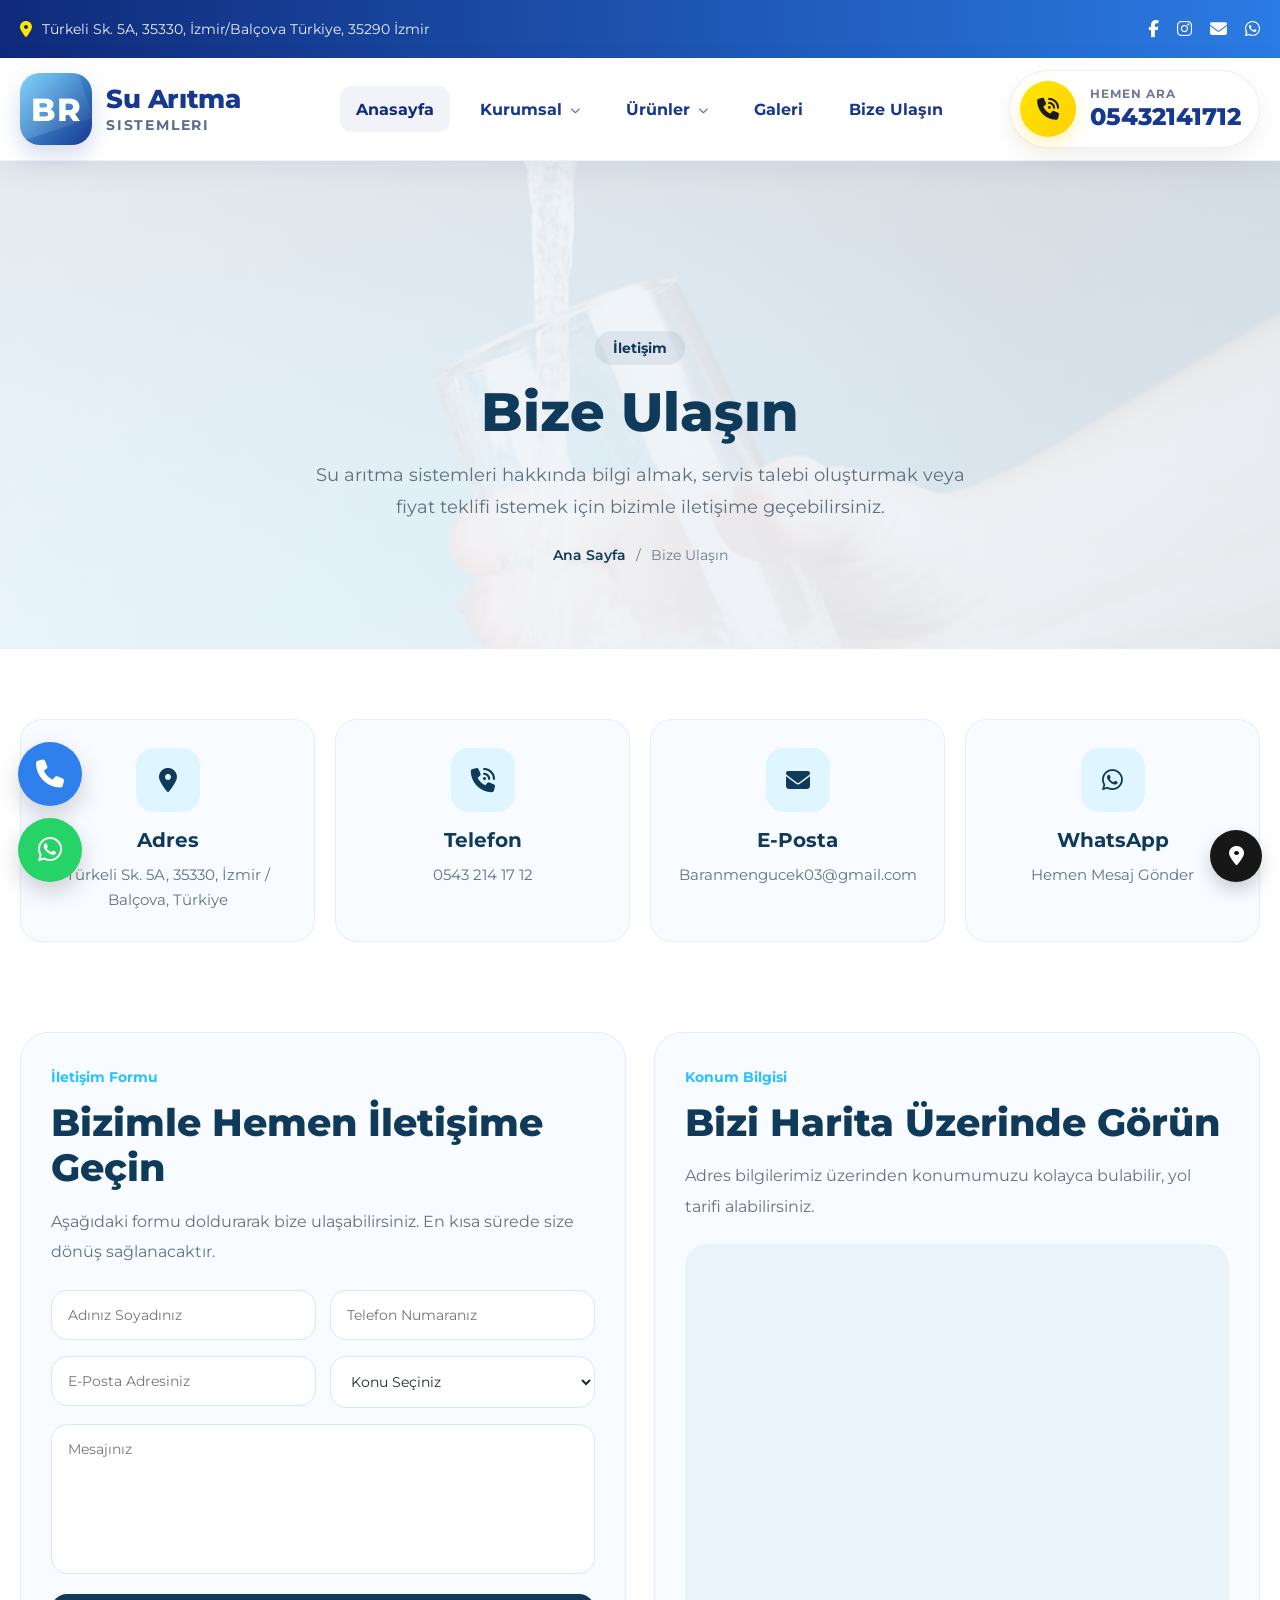
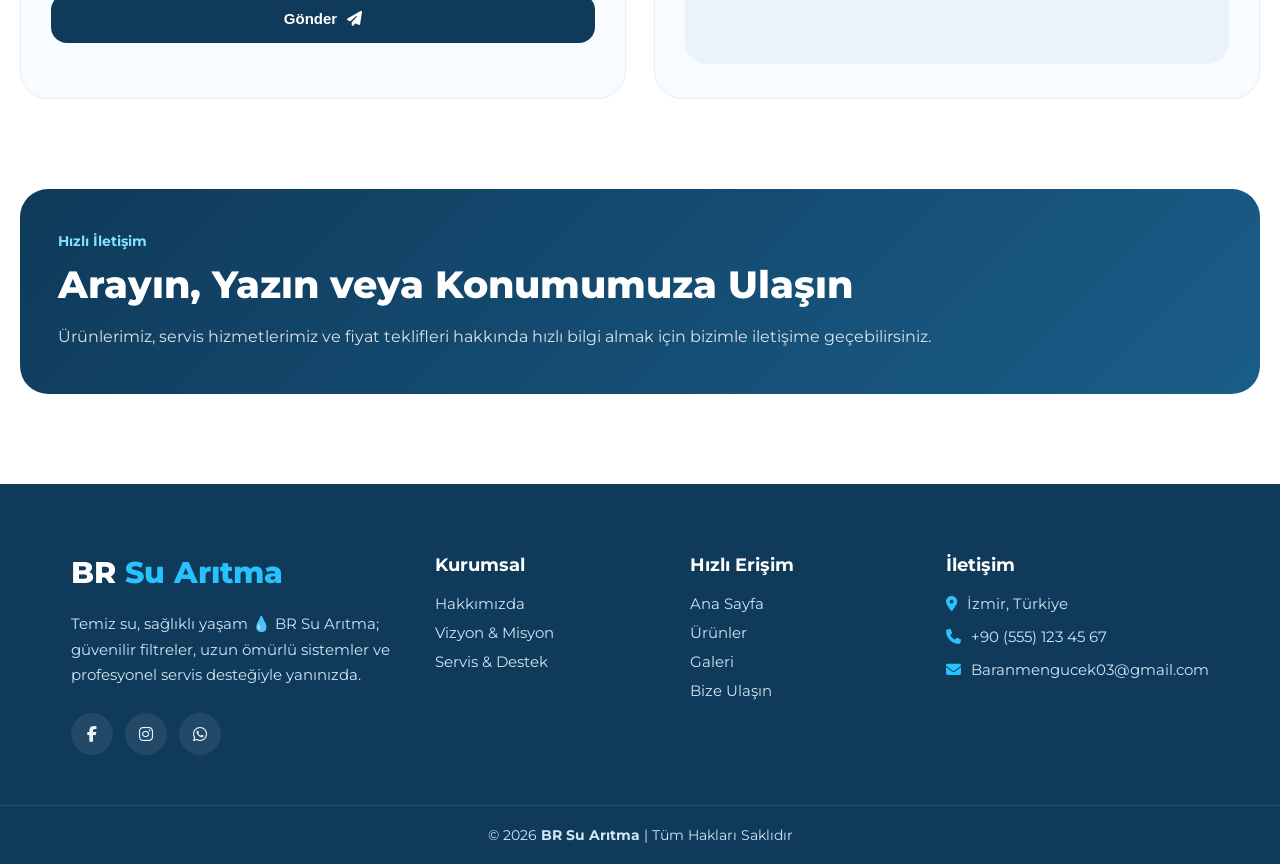
==== commit 55fa6b1b: "Update bizeulas.html" ====
--- a/bizeulas.html
+++ b/bizeulas.html
@@ -23,6 +23,7 @@
     <meta name="keywords" content="br su arıtma iletişim, izmir su arıtma, su arıtma servis telefonu, su arıtma fiyat teklifi, balçova su arıtma">
     <meta name="author" content="BR Su Arıtma">
     <meta name="robots" content="index, follow">
+    <meta name="format-detection" content="telephone=no">
 
     <style>
         /* CONTACT PAGE */
@@ -837,4 +838,5 @@
     </script>
 
 </body>
-</html>+
+</html>
--- a/style.css
+++ b/style.css
@@ -1,4 +1,4 @@
-﻿* {
+* {
     margin: 0;
     padding: 0;
     box-sizing: border-box;
@@ -208,6 +208,8 @@
     position: relative;
     overflow: hidden;
 }
+
+
 
     .logo-icon::before {
         content: "";
@@ -425,169 +427,7 @@
     box-shadow: 0 10px 18px rgba(23, 56, 143, 0.18);
 }
 
-/* RESPONSIVE */
-@media (max-width: 1200px) {
-    .navbar {
-        gap: 8px;
-    }
-
-        .navbar > a,
-        .dropdown-toggle {
-            padding: 0 13px;
-            font-size: 15px;
-        }
-
-    .logo-icon {
-        width: 66px;
-        height: 66px;
-        font-size: 28px;
-    }
-
-    .logo-text h2 {
-        font-size: 23px;
-    }
-
-    .phone-text {
-        font-size: 18px;
-    }
-}
-
-@media (max-width: 992px) {
-    .header-container {
-        min-height: 88px;
-        position: relative;
-    }
-
-    .logo {
-        min-width: auto;
-    }
-
-    .logo-icon {
-        width: 56px;
-        height: 56px;
-        border-radius: 16px;
-        font-size: 24px;
-    }
-
-    .logo-text h2 {
-        font-size: 19px;
-    }
-
-    .logo-text span {
-        font-size: 11px;
-        letter-spacing: 1.4px;
-    }
-
-    .header-phone {
-        display: none;
-    }
-
-    .menu-toggle {
-        display: flex;
-        align-items: center;
-        justify-content: center;
-    }
-
-    .navbar {
-        position: absolute;
-        top: calc(100% + 12px);
-        left: 20px;
-        right: 20px;
-        display: none;
-        flex-direction: column;
-        align-items: stretch;
-        gap: 10px;
-        padding: 18px;
-        background: rgba(255,255,255,0.98);
-        border: 1px solid rgba(23, 56, 143, 0.08);
-        border-radius: 18px;
-        box-shadow: 0 18px 36px rgba(17, 31, 77, 0.10);
-    }
-
-        .navbar.active {
-            display: flex;
-        }
-
-        .navbar > a,
-        .dropdown-toggle {
-            justify-content: space-between;
-            width: 100%;
-            height: 44px;
-            padding: 0 14px;
-            border-radius: 12px;
-            background: #f8fbff;
-            font-size: 15px;
-        }
-
-    .dropdown {
-        width: 100%;
-        display: block;
-    }
-
-    .dropdown-menu {
-        position: static;
-        transform: none;
-        min-width: 100%;
-        margin-top: 8px;
-        padding: 8px;
-        border-radius: 14px;
-        box-shadow: none;
-        border: 1px solid rgba(23, 56, 143, 0.07);
-        opacity: 1;
-        visibility: visible;
-        pointer-events: auto;
-        display: none;
-        background: #f8faff;
-    }
-
-        .dropdown-menu::before {
-            display: none;
-        }
-
-    .dropdown.active .dropdown-menu {
-        display: block;
-    }
-
-    .dropdown-menu a {
-        min-height: 40px;
-        font-size: 13.5px;
-        border-radius: 10px;
-    }
-}
-
-@media (max-width: 576px) {
-    .header-container {
-        min-height: 82px;
-        gap: 12px;
-    }
-
-    .logo {
-        gap: 10px;
-        max-width: 210px;
-    }
-
-    .logo-icon {
-        width: 50px;
-        height: 50px;
-        font-size: 21px;
-        border-radius: 14px;
-    }
-
-    .logo-text h2 {
-        font-size: 16px;
-    }
-
-    .logo-text span {
-        font-size: 10px;
-        margin-top: 4px;
-    }
-
-    .navbar {
-        left: 12px;
-        right: 12px;
-        padding: 14px;
-    }
-}
+
 /* PHONE */
 .header-phone {
     display: flex;
@@ -705,30 +545,7 @@
         display: none;
     }
 
-    .menu-toggle {
-        display: flex;
-        align-items: center;
-        justify-content: center;
-    }
-
-    .navbar {
-        position: absolute;
-        top: 100%;
-        left: 20px;
-        right: 20px;
-        background: #fff;
-        display: none;
-        flex-direction: column;
-        align-items: flex-start;
-        gap: 16px;
-        padding: 22px;
-        border-radius: 18px;
-        box-shadow: 0 18px 35px rgba(0, 0, 0, 0.12);
-    }
-
-        .navbar.active {
-            display: flex;
-        }
+    
 }
 
 @media (max-width: 576px) {
@@ -1046,29 +863,7 @@
         height: 62px;
     }
 
-    .menu-toggle {
-        display: flex;
-        align-items: center;
-        justify-content: center;
-    }
-
-    .navbar {
-        position: absolute;
-        top: 100%;
-        left: 20px;
-        right: 20px;
-        background: #fff;
-        flex-direction: column;
-        align-items: flex-start;
-        padding: 20px;
-        border-radius: 16px;
-        box-shadow: 0 18px 35px rgba(0, 0, 0, 0.12);
-        display: none;
-    }
-
-        .navbar.active {
-            display: flex;
-        }
+  
 
     .header-phone {
         display: none;
@@ -1167,111 +962,6 @@
 
 
 
-/* MOBİL */
-@media (max-width: 992px) {
-    .navbar {
-        position: absolute;
-        top: calc(100% + 12px);
-        left: 20px;
-        right: 20px;
-        display: none;
-        flex-direction: column;
-        align-items: stretch;
-        gap: 10px;
-        padding: 18px;
-        background: rgba(255,255,255,0.98);
-        border: 1px solid rgba(23, 56, 143, 0.08);
-        border-radius: 18px;
-        box-shadow: 0 18px 36px rgba(17, 31, 77, 0.10);
-        z-index: 3000;
-    }
-
-        .navbar.active {
-            display: flex;
-        }
-
-        .navbar > a,
-        .dropdown-toggle {
-            width: 100%;
-            height: 46px;
-            justify-content: space-between;
-            padding: 0 14px;
-            border-radius: 12px;
-            background: #f8fbff;
-            font-size: 15px;
-        }
-
-    .dropdown {
-        width: 100%;
-    }
-
-    .dropdown-toggle::after {
-        transform: rotate(0deg);
-        transition: transform 0.25s ease;
-    }
-
-    .dropdown.active .dropdown-toggle::after {
-        transform: rotate(180deg);
-    }
-
-    .dropdown-menu {
-        position: static;
-        top: auto;
-        left: auto;
-        transform: none;
-        min-width: 100%;
-        margin-top: 8px;
-        padding: 8px;
-        border-radius: 14px;
-        box-shadow: none;
-        border: 1px solid rgba(23, 56, 143, 0.07);
-        background: #f8faff;
-        opacity: 1;
-        visibility: visible;
-        pointer-events: auto;
-        display: none;
-    }
-
-        .dropdown-menu::before {
-            display: none;
-        }
-
-    .dropdown.active .dropdown-menu {
-        display: block;
-    }
-
-    .dropdown-menu a {
-        min-height: 40px;
-        padding: 0 12px;
-        border-radius: 10px;
-        font-size: 14px;
-        white-space: normal;
-    }
-
-        .dropdown-menu a:hover {
-            background: #eef5ff;
-            color: #0f2d7c;
-        }
-}
-
-@media (max-width: 576px) {
-    .navbar {
-        left: 12px;
-        right: 12px;
-        padding: 14px;
-    }
-
-        .navbar > a,
-        .dropdown-toggle {
-            height: 44px;
-            font-size: 14px;
-        }
-
-    .dropdown-menu a {
-        min-height: 38px;
-        font-size: 13.5px;
-    }
-}
 
 
 /* ABOUT SECTION */
@@ -2153,3 +1843,329 @@
 }
 
 
+@media (max-width: 992px) {
+    .header {
+        overflow: visible;
+    }
+
+    .header-container {
+        min-height: 84px;
+        position: relative;
+        gap: 12px;
+    }
+
+    .logo {
+        min-width: auto;
+        max-width: calc(100% - 60px);
+        gap: 10px;
+    }
+
+    .logo-icon {
+        width: 54px;
+        height: 54px;
+        font-size: 22px;
+        border-radius: 16px;
+    }
+
+    .logo-text h2 {
+        font-size: 18px;
+        line-height: 1.1;
+    }
+
+    .logo-text span {
+        font-size: 10px;
+        letter-spacing: 1.2px;
+        margin-top: 4px;
+    }
+
+    .header-phone {
+        display: none;
+    }
+
+    .menu-toggle {
+        display: flex;
+        align-items: center;
+        justify-content: center;
+        width: 46px;
+        height: 46px;
+        flex-shrink: 0;
+        border-radius: 14px;
+    }
+
+    .navbar {
+        position: absolute;
+        top: calc(100% + 12px);
+        left: 0;
+        right: 0;
+        width: 100%;
+        display: none;
+        flex-direction: column;
+        align-items: stretch;
+        gap: 10px;
+        padding: 14px;
+        background: rgba(255,255,255,0.98);
+        border: 1px solid rgba(23, 56, 143, 0.08);
+        border-radius: 22px;
+        box-shadow: 0 18px 36px rgba(17, 31, 77, 0.12);
+        z-index: 4000;
+    }
+
+        .navbar.active {
+            display: flex;
+        }
+
+        .navbar > a,
+        .dropdown-toggle {
+            width: 100%;
+            min-height: 52px;
+            display: flex;
+            align-items: center;
+            justify-content: space-between;
+            padding: 0 16px;
+            border-radius: 14px;
+            background: #f5f7fb;
+            border: 1px solid rgba(23, 56, 143, 0.05);
+            color: #17388f;
+            font-size: 15px;
+            font-weight: 700;
+        }
+
+    .dropdown-toggle {
+        appearance: none;
+        -webkit-appearance: none;
+        border: 1px solid rgba(23, 56, 143, 0.05);
+        outline: none;
+        cursor: pointer;
+        font-family: inherit;
+        text-align: left;
+    }
+
+    .dropdown {
+        width: 100%;
+        display: block;
+    }
+
+    .dropdown-toggle::after {
+        content: "\f078";
+        font-family: "Font Awesome 6 Free";
+        font-weight: 900;
+        font-size: 11px;
+        opacity: 0.75;
+        transition: transform 0.25s ease;
+        margin-left: 12px;
+    }
+
+    .dropdown.active .dropdown-toggle::after {
+        transform: rotate(180deg);
+    }
+
+    .dropdown-menu {
+        position: static;
+        top: auto;
+        left: auto;
+        right: auto;
+        transform: none;
+        min-width: 100%;
+        width: 100%;
+        margin-top: 8px;
+        padding: 8px;
+        background: #eef3fb;
+        border: 1px solid rgba(23, 56, 143, 0.08);
+        border-radius: 16px;
+        box-shadow: none;
+        opacity: 1;
+        visibility: visible;
+        pointer-events: auto;
+        display: none;
+        overflow: hidden;
+    }
+
+        .dropdown-menu::before {
+            display: none;
+        }
+
+    .dropdown.active .dropdown-menu {
+        display: block;
+    }
+
+    .dropdown-menu a {
+        display: flex;
+        align-items: center;
+        width: 100%;
+        min-height: 42px;
+        padding: 0 14px;
+        border-radius: 12px;
+        font-size: 14px;
+        font-weight: 600;
+        color: #17388f;
+        white-space: normal;
+        background: transparent;
+    }
+
+        .dropdown-menu a + a {
+            margin-top: 4px;
+        }
+
+        .dropdown-menu a:hover {
+            background: #e3ecfb;
+            color: #0f2d7c;
+        }
+}
+
+@media (max-width: 576px) {
+    .header-container {
+        min-height: 78px;
+    }
+
+    .logo {
+        max-width: calc(100% - 54px);
+        gap: 9px;
+    }
+
+    .logo-icon {
+        width: 48px;
+        height: 48px;
+        font-size: 20px;
+        border-radius: 14px;
+    }
+
+    .logo-text h2 {
+        font-size: 16px;
+    }
+
+    .logo-text span {
+        font-size: 9px;
+        letter-spacing: 1px;
+    }
+
+    .menu-toggle {
+        width: 42px;
+        height: 42px;
+        font-size: 17px;
+        border-radius: 12px;
+    }
+
+    .navbar {
+        top: calc(100% + 10px);
+        padding: 12px;
+        gap: 9px;
+        border-radius: 18px;
+    }
+
+        .navbar > a,
+        .dropdown-toggle {
+            min-height: 48px;
+            padding: 0 14px;
+            font-size: 14px;
+            border-radius: 12px;
+        }
+
+    .dropdown-menu {
+        margin-top: 7px;
+        padding: 7px;
+        border-radius: 14px;
+    }
+
+        .dropdown-menu a {
+            min-height: 38px;
+            font-size: 13px;
+            padding: 0 12px;
+            border-radius: 10px;
+        }
+}
+
+
+
+@media (max-width: 992px) {
+
+    .dropdown {
+        position: static;
+        width: 100%;
+        display: block;
+    }
+
+    .dropdown-toggle {
+        appearance: none;
+        -webkit-appearance: none;
+        border: 1px solid rgba(23, 56, 143, 0.05);
+        outline: none;
+        cursor: pointer;
+        font-family: inherit;
+        text-align: left;
+    }
+
+        .dropdown-toggle::after {
+            content: "\f078";
+            font-family: "Font Awesome 6 Free";
+            font-weight: 900;
+            font-size: 11px;
+            opacity: 0.75;
+            transition: transform 0.25s ease;
+            margin-left: 12px;
+        }
+
+    .dropdown.active .dropdown-toggle::after {
+        transform: rotate(180deg);
+    }
+
+    .dropdown-menu {
+        position: static !important;
+        top: auto !important;
+        left: auto !important;
+        right: auto !important;
+        transform: none !important;
+        min-width: 100%;
+        width: 100%;
+        margin-top: 8px;
+        padding: 8px;
+        background: #eef3fb;
+        border: 1px solid rgba(23, 56, 143, 0.08);
+        border-radius: 16px;
+        box-shadow: none;
+        opacity: 1;
+        visibility: visible;
+        pointer-events: auto;
+        display: none;
+        overflow: hidden;
+        margin-left: 0 !important;
+    }
+
+        .dropdown:hover .dropdown-menu,
+        .dropdown-menu:hover {
+            transform: none !important;
+            left: auto !important;
+            right: auto !important;
+            top: auto !important;
+        }
+
+        .dropdown-menu::before {
+            display: none;
+        }
+
+    .dropdown.active .dropdown-menu {
+        display: block;
+    }
+
+    .dropdown-menu a {
+        display: flex;
+        align-items: center;
+        width: 100%;
+        min-height: 42px;
+        padding: 0 14px;
+        border-radius: 12px;
+        font-size: 14px;
+        font-weight: 600;
+        color: #17388f;
+        white-space: normal;
+        background: transparent;
+    }
+
+        .dropdown-menu a + a {
+            margin-top: 4px;
+        }
+
+        .dropdown-menu a:hover {
+            background: #e3ecfb;
+            color: #0f2d7c;
+        }
+}
